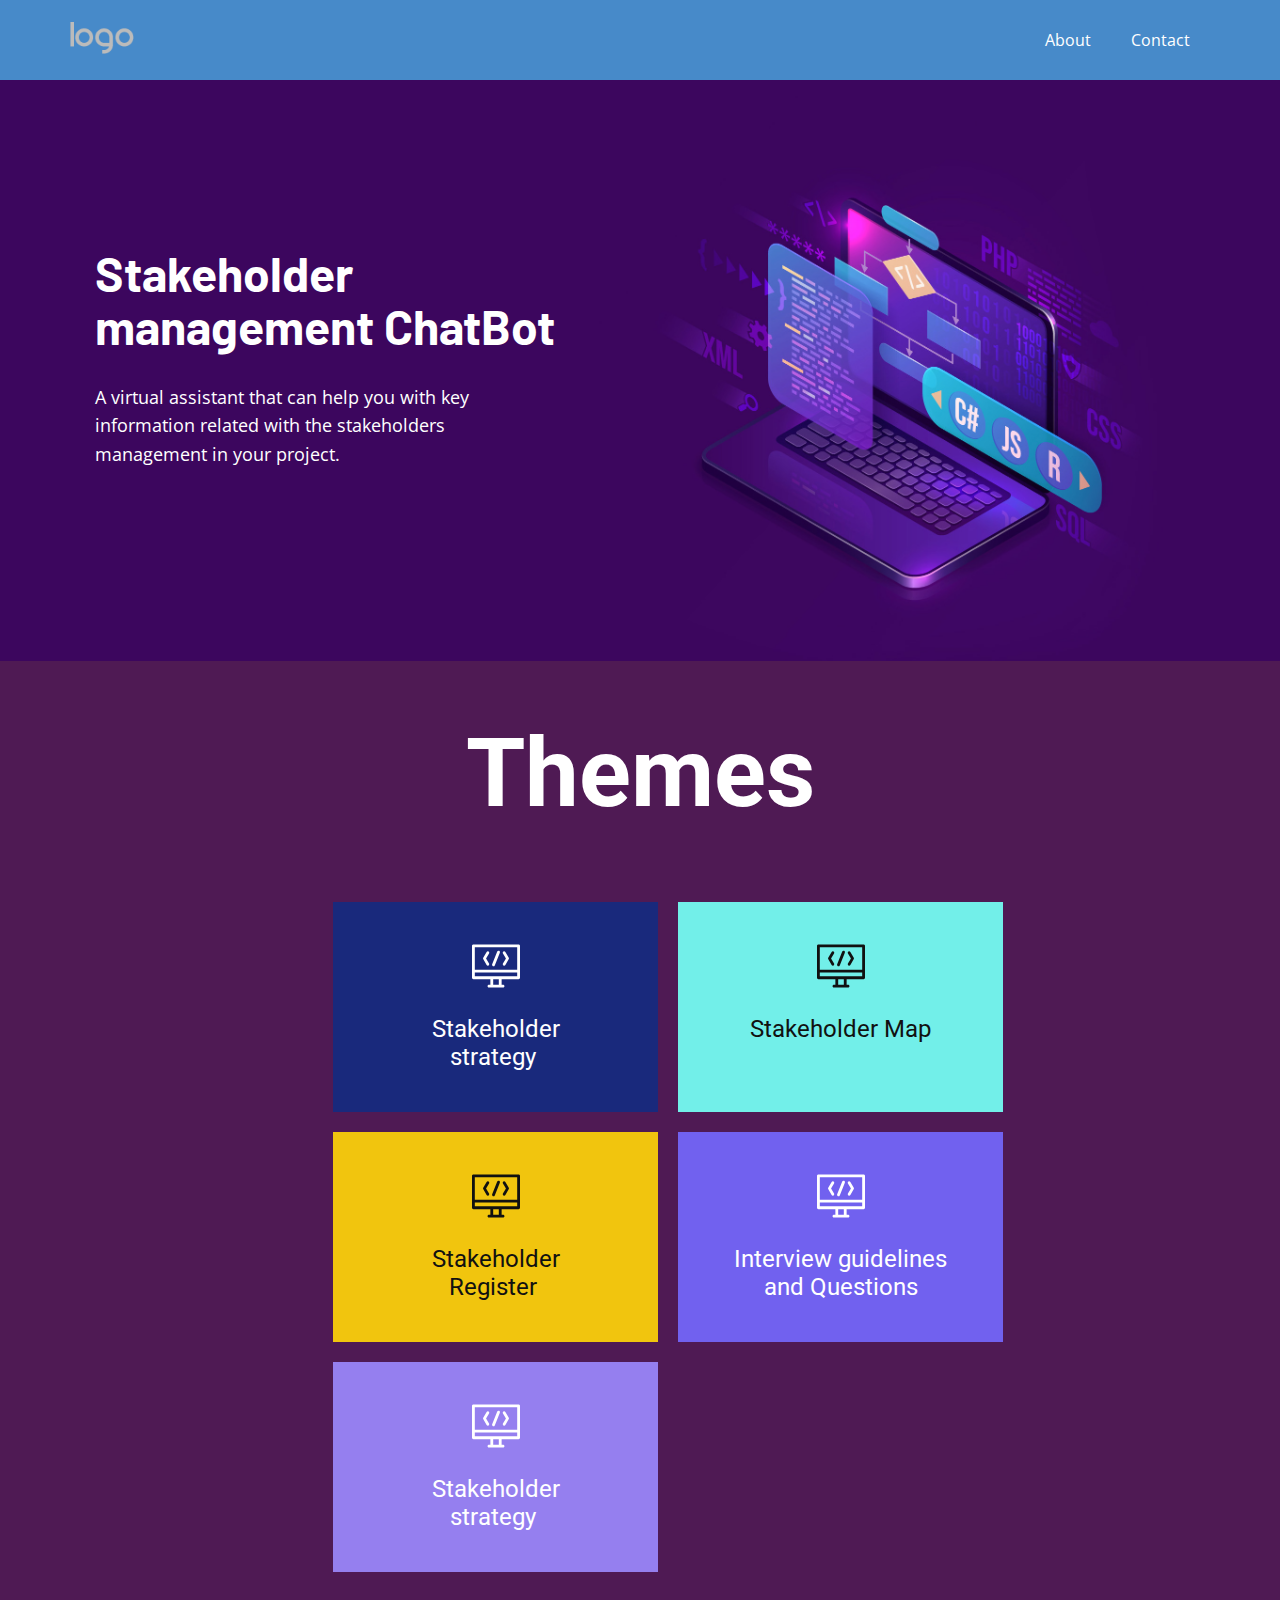
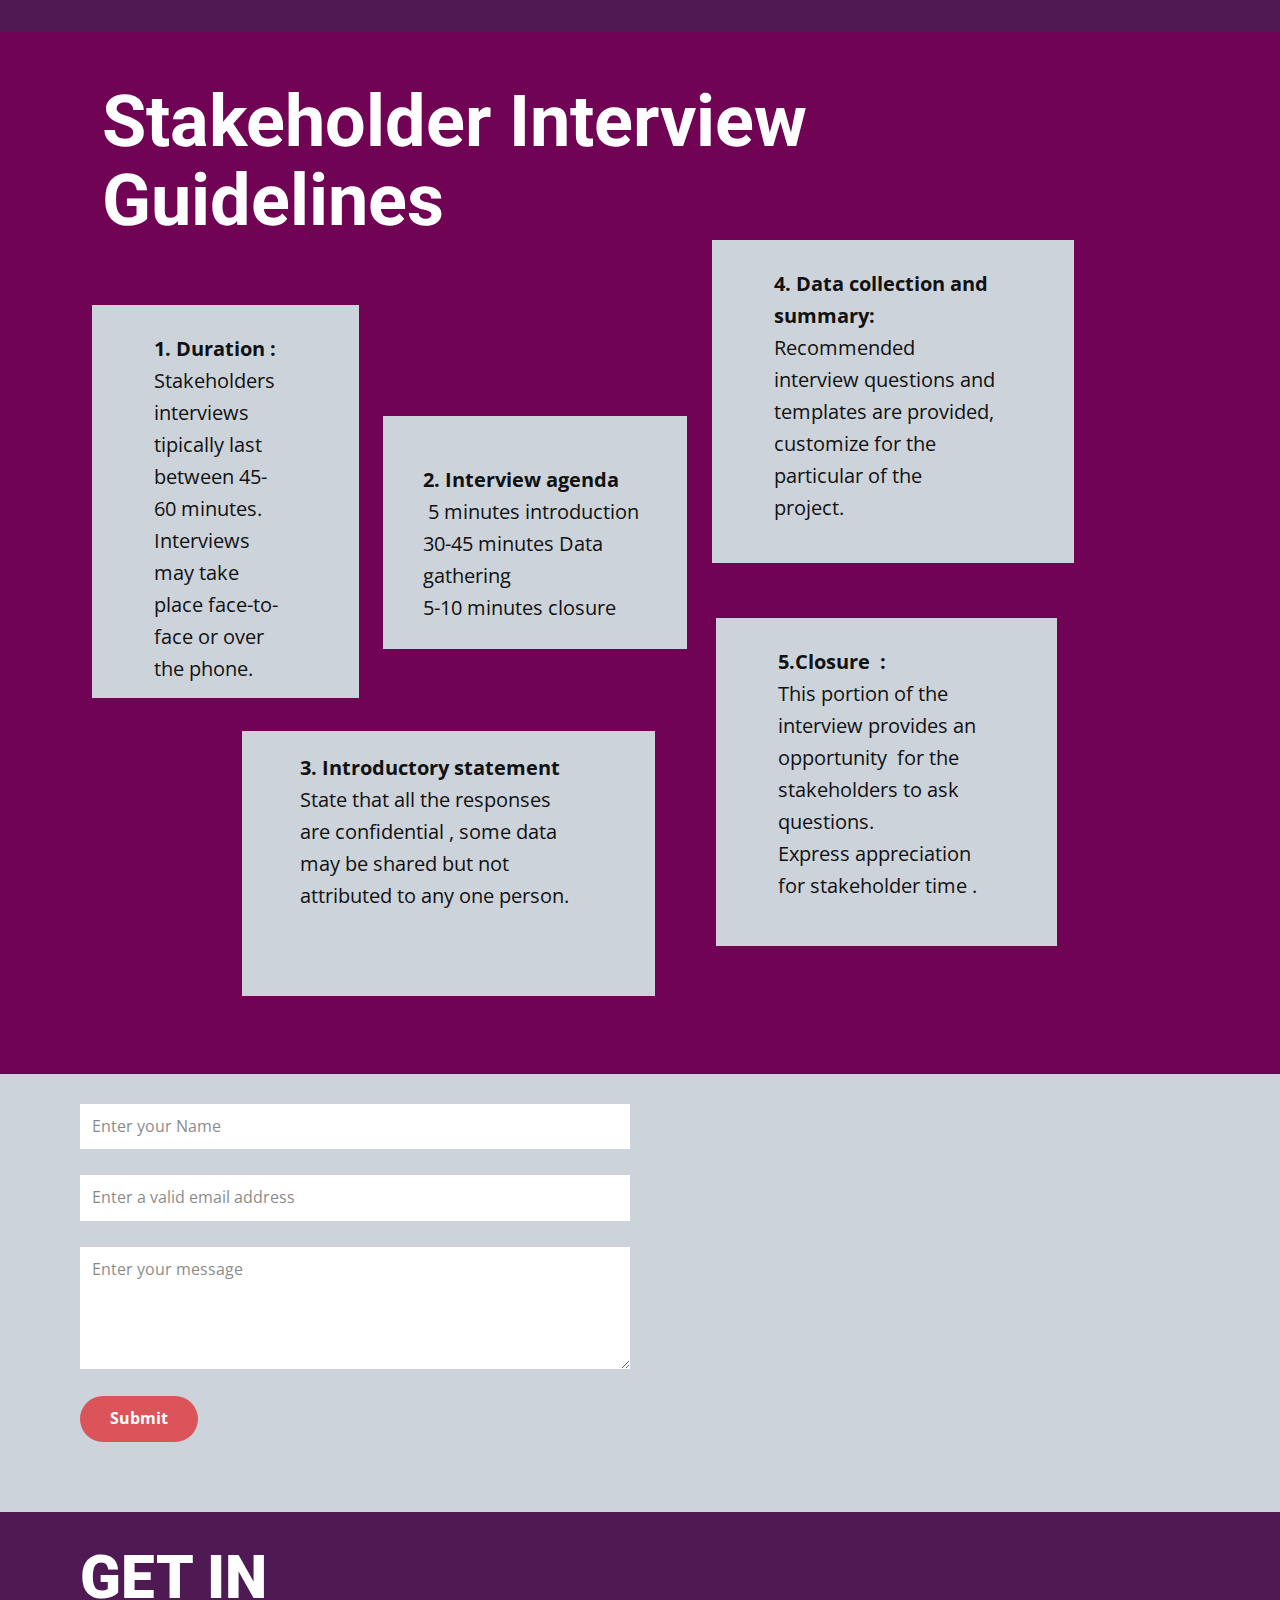
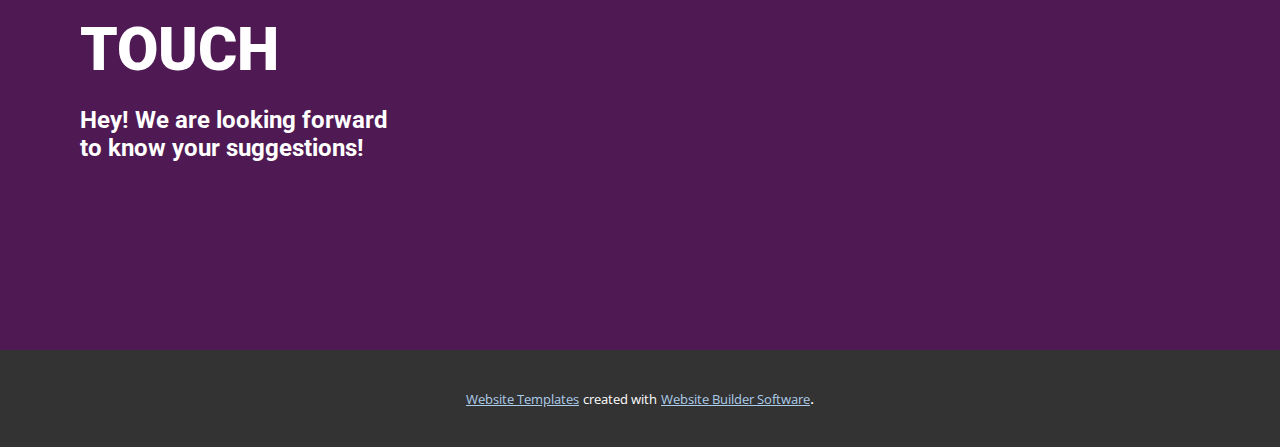
==== index.html @ 82db7bca "first commit" ====
<!DOCTYPE html>
<html style="font-size: 16px;">
  <head>
    <meta name="viewport" content="width=device-width, initial-scale=1.0">
    <meta charset="utf-8">
    <meta name="keywords" content="Stakeholder management ChatBot, Themes, Stakeholder
Interview Guidelines">
    <meta name="description" content="">
    <meta name="page_type" content="np-template-header-footer-from-plugin">
    <title>Casa</title>
    <link rel="stylesheet" href="nicepage.css" media="screen">
<link rel="stylesheet" href="Casa.css" media="screen">
    <script class="u-script" type="text/javascript" src="jquery.js" defer=""></script>
    <script class="u-script" type="text/javascript" src="nicepage.js" defer=""></script>
    <meta name="generator" content="Nicepage 3.17.2, nicepage.com">
    <link id="u-theme-google-font" rel="stylesheet" href="https://fonts.googleapis.com/css?family=Roboto:100,100i,300,300i,400,400i,500,500i,700,700i,900,900i|Open+Sans:300,300i,400,400i,600,600i,700,700i,800,800i">
    <link id="u-page-google-font" rel="stylesheet" href="https://fonts.googleapis.com/css?family=Barlow:100,100i,200,200i,300,300i,400,400i,500,500i,600,600i,700,700i,800,800i,900,900i">
    
    
    
    
    
    <script type="application/ld+json">{
		"@context": "http://schema.org",
		"@type": "Organization",
		"name": "",
		"logo": "images/default-logo.png"
</script>
    <meta property="og:title" content="Casa">
    <meta property="og:type" content="website">
    <meta name="theme-color" content="#478ac9">
  </head>
  <body data-home-page="Casa.html" data-home-page-title="Casa" class="u-body u-palette-1-base"><header class="u-clearfix u-header u-header" id="sec-fb5e"><div class="u-clearfix u-sheet u-valign-middle u-sheet-1">
        <a href="https://nicepage.com" class="u-image u-logo u-image-1">
          <img src="images/default-logo.png" class="u-logo-image u-logo-image-1">
        </a>
        <nav class="u-menu u-menu-dropdown u-offcanvas u-menu-1">
          <div class="menu-collapse" style="font-size: 1rem; letter-spacing: 0px;">
            <a class="u-button-style u-custom-left-right-menu-spacing u-custom-padding-bottom u-custom-top-bottom-menu-spacing u-nav-link u-text-active-palette-1-base u-text-hover-palette-2-base" href="#">
              <svg><use xmlns:xlink="http://www.w3.org/1999/xlink" xlink:href="#menu-hamburger"></use></svg>
              <svg version="1.1" xmlns="http://www.w3.org/2000/svg" xmlns:xlink="http://www.w3.org/1999/xlink"><defs><symbol id="menu-hamburger" viewBox="0 0 16 16" style="width: 16px; height: 16px;"><rect y="1" width="16" height="2"></rect><rect y="7" width="16" height="2"></rect><rect y="13" width="16" height="2"></rect>
</symbol>
</defs></svg>
            </a>
          </div>
          <div class="u-nav-container">
            <ul class="u-nav u-unstyled u-nav-1"><li class="u-nav-item"><a class="u-button-style u-nav-link u-text-active-palette-1-base u-text-hover-palette-2-base" href="Casa.html" style="padding: 10px 20px;">Casa</a>
</li><li class="u-nav-item"><a class="u-button-style u-nav-link u-text-active-palette-1-base u-text-hover-palette-2-base" href="About.html" style="padding: 10px 20px;">About</a>
</li><li class="u-nav-item"><a class="u-button-style u-nav-link u-text-active-palette-1-base u-text-hover-palette-2-base" href="Contact.html" style="padding: 10px 20px;">Contact</a>
</li></ul>
          </div>
          <div class="u-nav-container-collapse">
            <div class="u-black u-container-style u-inner-container-layout u-opacity u-opacity-95 u-sidenav">
              <div class="u-sidenav-overflow">
                <div class="u-menu-close"></div>
                <ul class="u-align-center u-nav u-popupmenu-items u-unstyled u-nav-2"><li class="u-nav-item"><a class="u-button-style u-nav-link" href="Casa.html">Casa</a>
</li><li class="u-nav-item"><a class="u-button-style u-nav-link" href="About.html">About</a>
</li><li class="u-nav-item"><a class="u-button-style u-nav-link" href="Contact.html">Contact</a>
</li></ul>
              </div>
            </div>
            <div class="u-black u-menu-overlay u-opacity u-opacity-70"></div>
          </div>
        </nav>
      </div></header>
    <section class="u-align-left u-clearfix u-image u-section-1" id="carousel_7105" data-image-width="1980" data-image-height="1350">
      <div class="u-clearfix u-sheet u-valign-middle u-sheet-1">
        <div class="u-clearfix u-expanded-width u-layout-wrap u-layout-wrap-1">
          <div class="u-gutter-0 u-layout">
            <div class="u-layout-row">
              <div class="u-align-left u-container-style u-layout-cell u-left-cell u-shape-rectangle u-size-27 u-layout-cell-1">
                <div class="u-container-layout u-container-layout-1">
                  <h1 class="u-custom-font u-text u-text-body-alt-color u-text-1">Stakeholder management ChatBot</h1>
                  <p class="u-text u-text-body-alt-color u-text-2">A virtual assistant that can help you with key information related with the stakeholders management in your project.</p>
                </div>
              </div>
              <div class="u-align-left u-container-style u-image u-layout-cell u-right-cell u-size-33 u-image-1" data-image-width="1372" data-image-height="1235">
                <div class="u-container-layout u-valign-bottom u-container-layout-2"></div>
              </div>
            </div>
          </div>
        </div>
      </div>
    </section>
    <section class="u-align-center u-clearfix u-custom-color-4 u-section-2" id="carousel_dc6f">
      <div class="u-clearfix u-sheet u-valign-middle-md u-valign-middle-sm u-valign-middle-xs u-sheet-1">
        <h1 class="u-align-center u-text u-text-1">Themes</h1>
        <div class="u-expanded-width-md u-expanded-width-sm u-expanded-width-xs u-list u-list-1">
          <div class="u-repeater u-repeater-1">
            <div class="u-align-center u-container-style u-custom-background u-custom-color-1 u-list-item u-repeater-item u-list-item-1">
              <div class="u-container-layout u-similar-container u-container-layout-1"><span class="u-icon u-icon-1"><svg class="u-svg-link" preserveAspectRatio="xMidYMin slice" viewBox="0 0 512 512" style=""><use xmlns:xlink="http://www.w3.org/1999/xlink" xlink:href="#svg-32e8"></use></svg><svg xmlns="http://www.w3.org/2000/svg" xmlns:xlink="http://www.w3.org/1999/xlink" version="1.1" xml:space="preserve" class="u-svg-content" viewBox="0 0 512 512" id="svg-32e8"><g><path d="m497 26h-482c-8.284 0-15 6.716-15 15v340c0 8.284 6.716 15 15 15h181v60h-15c-8.284 0-15 6.716-15 15s6.716 15 15 15h150c8.284 0 15-6.716 15-15s-6.716-15-15-15h-15v-60h181c8.284 0 15-6.716 15-15v-340c0-8.284-6.716-15-15-15zm-15 30v240h-452v-240zm-196 400h-60v-60h60zm-256-90v-40h452v40z"></path><path d="m223.381 258.012c1.818.724 3.694 1.066 5.539 1.066 5.964 0 11.604-3.581 13.942-9.46l54.15-136.147c3.062-7.697-.697-16.42-8.395-19.481-7.698-3.063-16.42.697-19.481 8.395l-54.15 136.148c-3.061 7.696.698 16.417 8.395 19.479z"></path><path d="m335.557 250.526c2.367 1.372 4.953 2.023 7.504 2.023 5.177 0 10.213-2.683 12.994-7.484l36.363-62.777c2.741-4.732 2.69-10.58-.133-15.263l-36.363-60.315c-4.277-7.095-13.495-9.378-20.591-5.102-7.095 4.277-9.379 13.496-5.102 20.591l31.786 52.724-31.919 55.106c-4.153 7.167-1.708 16.345 5.461 20.497z"></path><path d="m155.945 245.065c2.782 4.802 7.817 7.484 12.994 7.484 2.551 0 5.138-.651 7.504-2.023 7.168-4.152 9.613-13.33 5.461-20.498l-31.919-55.106 31.786-52.724c4.277-7.095 1.993-16.313-5.102-20.591-7.096-4.278-16.314-1.993-20.591 5.102l-36.363 60.315c-2.823 4.683-2.874 10.531-.133 15.263z"></path>
</g></svg>
            
            
          </span>
                <h4 class="u-align-center u-text u-text-2">Stakeholder strategy&nbsp;</h4>
              </div>
            </div>
            <div class="u-align-center u-container-style u-custom-background u-list-item u-palette-4-light-1 u-repeater-item u-list-item-2">
              <div class="u-container-layout u-similar-container u-container-layout-2"><span class="u-icon u-icon-2"><svg class="u-svg-link" preserveAspectRatio="xMidYMin slice" viewBox="0 0 512 512" style=""><use xmlns:xlink="http://www.w3.org/1999/xlink" xlink:href="#svg-32e8"></use></svg><svg xmlns="http://www.w3.org/2000/svg" xmlns:xlink="http://www.w3.org/1999/xlink" version="1.1" xml:space="preserve" class="u-svg-content" viewBox="0 0 512 512" id="svg-32e8"><g><path d="m497 26h-482c-8.284 0-15 6.716-15 15v340c0 8.284 6.716 15 15 15h181v60h-15c-8.284 0-15 6.716-15 15s6.716 15 15 15h150c8.284 0 15-6.716 15-15s-6.716-15-15-15h-15v-60h181c8.284 0 15-6.716 15-15v-340c0-8.284-6.716-15-15-15zm-15 30v240h-452v-240zm-196 400h-60v-60h60zm-256-90v-40h452v40z"></path><path d="m223.381 258.012c1.818.724 3.694 1.066 5.539 1.066 5.964 0 11.604-3.581 13.942-9.46l54.15-136.147c3.062-7.697-.697-16.42-8.395-19.481-7.698-3.063-16.42.697-19.481 8.395l-54.15 136.148c-3.061 7.696.698 16.417 8.395 19.479z"></path><path d="m335.557 250.526c2.367 1.372 4.953 2.023 7.504 2.023 5.177 0 10.213-2.683 12.994-7.484l36.363-62.777c2.741-4.732 2.69-10.58-.133-15.263l-36.363-60.315c-4.277-7.095-13.495-9.378-20.591-5.102-7.095 4.277-9.379 13.496-5.102 20.591l31.786 52.724-31.919 55.106c-4.153 7.167-1.708 16.345 5.461 20.497z"></path><path d="m155.945 245.065c2.782 4.802 7.817 7.484 12.994 7.484 2.551 0 5.138-.651 7.504-2.023 7.168-4.152 9.613-13.33 5.461-20.498l-31.919-55.106 31.786-52.724c4.277-7.095 1.993-16.313-5.102-20.591-7.096-4.278-16.314-1.993-20.591 5.102l-36.363 60.315c-2.823 4.683-2.874 10.531-.133 15.263z"></path>
</g></svg>
            
            
          </span>
                <h4 class="u-align-center u-text u-text-3">Stakeholder Map</h4>
              </div>
            </div>
            <div class="u-align-center u-container-style u-custom-background u-list-item u-palette-3-base u-repeater-item u-shape-rectangle">
              <div class="u-container-layout u-similar-container u-container-layout-3"><span class="u-icon u-icon-3"><svg class="u-svg-link" preserveAspectRatio="xMidYMin slice" viewBox="0 0 512 512" style=""><use xmlns:xlink="http://www.w3.org/1999/xlink" xlink:href="#svg-32e8"></use></svg><svg xmlns="http://www.w3.org/2000/svg" xmlns:xlink="http://www.w3.org/1999/xlink" version="1.1" xml:space="preserve" class="u-svg-content" viewBox="0 0 512 512" id="svg-32e8"><g><path d="m497 26h-482c-8.284 0-15 6.716-15 15v340c0 8.284 6.716 15 15 15h181v60h-15c-8.284 0-15 6.716-15 15s6.716 15 15 15h150c8.284 0 15-6.716 15-15s-6.716-15-15-15h-15v-60h181c8.284 0 15-6.716 15-15v-340c0-8.284-6.716-15-15-15zm-15 30v240h-452v-240zm-196 400h-60v-60h60zm-256-90v-40h452v40z"></path><path d="m223.381 258.012c1.818.724 3.694 1.066 5.539 1.066 5.964 0 11.604-3.581 13.942-9.46l54.15-136.147c3.062-7.697-.697-16.42-8.395-19.481-7.698-3.063-16.42.697-19.481 8.395l-54.15 136.148c-3.061 7.696.698 16.417 8.395 19.479z"></path><path d="m335.557 250.526c2.367 1.372 4.953 2.023 7.504 2.023 5.177 0 10.213-2.683 12.994-7.484l36.363-62.777c2.741-4.732 2.69-10.58-.133-15.263l-36.363-60.315c-4.277-7.095-13.495-9.378-20.591-5.102-7.095 4.277-9.379 13.496-5.102 20.591l31.786 52.724-31.919 55.106c-4.153 7.167-1.708 16.345 5.461 20.497z"></path><path d="m155.945 245.065c2.782 4.802 7.817 7.484 12.994 7.484 2.551 0 5.138-.651 7.504-2.023 7.168-4.152 9.613-13.33 5.461-20.498l-31.919-55.106 31.786-52.724c4.277-7.095 1.993-16.313-5.102-20.591-7.096-4.278-16.314-1.993-20.591 5.102l-36.363 60.315c-2.823 4.683-2.874 10.531-.133 15.263z"></path>
</g></svg>
            
            
          </span>
                <h4 class="u-align-center u-text u-text-4">Stakeholder Register&nbsp;</h4>
              </div>
            </div>
            <div class="u-align-center u-container-style u-custom-color-2 u-list-item u-repeater-item u-shape-rectangle u-list-item-4">
              <div class="u-container-layout u-similar-container u-container-layout-4"><span class="u-icon u-icon-4"><svg class="u-svg-link" preserveAspectRatio="xMidYMin slice" viewBox="0 0 512 512" style=""><use xmlns:xlink="http://www.w3.org/1999/xlink" xlink:href="#svg-32e8"></use></svg><svg xmlns="http://www.w3.org/2000/svg" xmlns:xlink="http://www.w3.org/1999/xlink" version="1.1" xml:space="preserve" class="u-svg-content" viewBox="0 0 512 512" id="svg-32e8"><g><path d="m497 26h-482c-8.284 0-15 6.716-15 15v340c0 8.284 6.716 15 15 15h181v60h-15c-8.284 0-15 6.716-15 15s6.716 15 15 15h150c8.284 0 15-6.716 15-15s-6.716-15-15-15h-15v-60h181c8.284 0 15-6.716 15-15v-340c0-8.284-6.716-15-15-15zm-15 30v240h-452v-240zm-196 400h-60v-60h60zm-256-90v-40h452v40z"></path><path d="m223.381 258.012c1.818.724 3.694 1.066 5.539 1.066 5.964 0 11.604-3.581 13.942-9.46l54.15-136.147c3.062-7.697-.697-16.42-8.395-19.481-7.698-3.063-16.42.697-19.481 8.395l-54.15 136.148c-3.061 7.696.698 16.417 8.395 19.479z"></path><path d="m335.557 250.526c2.367 1.372 4.953 2.023 7.504 2.023 5.177 0 10.213-2.683 12.994-7.484l36.363-62.777c2.741-4.732 2.69-10.58-.133-15.263l-36.363-60.315c-4.277-7.095-13.495-9.378-20.591-5.102-7.095 4.277-9.379 13.496-5.102 20.591l31.786 52.724-31.919 55.106c-4.153 7.167-1.708 16.345 5.461 20.497z"></path><path d="m155.945 245.065c2.782 4.802 7.817 7.484 12.994 7.484 2.551 0 5.138-.651 7.504-2.023 7.168-4.152 9.613-13.33 5.461-20.498l-31.919-55.106 31.786-52.724c4.277-7.095 1.993-16.313-5.102-20.591-7.096-4.278-16.314-1.993-20.591 5.102l-36.363 60.315c-2.823 4.683-2.874 10.531-.133 15.263z"></path>
</g></svg>
            
            
          </span>
                <h4 class="u-align-center u-text u-text-5">Interview guidelines and Questions</h4>
              </div>
            </div>
            <div class="u-container-style u-custom-background u-custom-color-3 u-list-item u-repeater-item u-list-item-5">
              <div class="u-container-layout u-similar-container u-container-layout-5"><span class="u-icon u-icon-5"><svg class="u-svg-link" preserveAspectRatio="xMidYMin slice" viewBox="0 0 512 512" style=""><use xmlns:xlink="http://www.w3.org/1999/xlink" xlink:href="#svg-32e8"></use></svg><svg xmlns="http://www.w3.org/2000/svg" xmlns:xlink="http://www.w3.org/1999/xlink" version="1.1" xml:space="preserve" class="u-svg-content" viewBox="0 0 512 512" id="svg-32e8"><g><path d="m497 26h-482c-8.284 0-15 6.716-15 15v340c0 8.284 6.716 15 15 15h181v60h-15c-8.284 0-15 6.716-15 15s6.716 15 15 15h150c8.284 0 15-6.716 15-15s-6.716-15-15-15h-15v-60h181c8.284 0 15-6.716 15-15v-340c0-8.284-6.716-15-15-15zm-15 30v240h-452v-240zm-196 400h-60v-60h60zm-256-90v-40h452v40z"></path><path d="m223.381 258.012c1.818.724 3.694 1.066 5.539 1.066 5.964 0 11.604-3.581 13.942-9.46l54.15-136.147c3.062-7.697-.697-16.42-8.395-19.481-7.698-3.063-16.42.697-19.481 8.395l-54.15 136.148c-3.061 7.696.698 16.417 8.395 19.479z"></path><path d="m335.557 250.526c2.367 1.372 4.953 2.023 7.504 2.023 5.177 0 10.213-2.683 12.994-7.484l36.363-62.777c2.741-4.732 2.69-10.58-.133-15.263l-36.363-60.315c-4.277-7.095-13.495-9.378-20.591-5.102-7.095 4.277-9.379 13.496-5.102 20.591l31.786 52.724-31.919 55.106c-4.153 7.167-1.708 16.345 5.461 20.497z"></path><path d="m155.945 245.065c2.782 4.802 7.817 7.484 12.994 7.484 2.551 0 5.138-.651 7.504-2.023 7.168-4.152 9.613-13.33 5.461-20.498l-31.919-55.106 31.786-52.724c4.277-7.095 1.993-16.313-5.102-20.591-7.096-4.278-16.314-1.993-20.591 5.102l-36.363 60.315c-2.823 4.683-2.874 10.531-.133 15.263z"></path>
</g></svg>
            
            
          </span>
                <h4 class="u-align-center u-text u-text-6">Stakeholder strategy&nbsp;</h4>
              </div>
            </div>
          </div>
        </div>
      </div>
    </section>
    <section class="u-align-left u-clearfix u-custom-color-5 u-section-3" id="carousel_f734">
      <div class="u-clearfix u-sheet u-valign-middle-lg u-valign-middle-md u-valign-middle-sm u-valign-middle-xs u-sheet-1">
        <h2 class="u-text u-text-1">Stakeholder
Interview Guidelines</h2>
        <div class="u-container-style u-group u-palette-5-light-1 u-shape-rectangle u-group-1">
          <div class="u-container-layout u-container-layout-1">
            <p class="u-text u-text-2">
              <span style="font-weight: 700;">1. Duration :</span>
              <br>Stakeholders interviews tipically last between 45-60 minutes.<br>Interviews may take place face-to-face or over the phone.
            </p>
          </div>
        </div>
        <div class="u-container-style u-group u-palette-5-light-1 u-shape-rectangle u-group-2">
          <div class="u-container-layout u-container-layout-2">
            <p class="u-text u-text-3"><b>2. Interview agenda</b>
              <br>&nbsp;5 minutes introduction&nbsp;<br>30-45 minutes Data gathering<br>5-10 minutes closure
            </p>
          </div>
        </div>
        <div class="u-container-style u-group u-palette-5-light-1 u-shape-rectangle u-group-3">
          <div class="u-container-layout u-container-layout-3">
            <p class="u-text u-text-4"><b>3. Introductory statement&nbsp;</b>
              <br>State that all the responses are confidential , some data may be shared but not attributed to any one person.<br>
              <br>
            </p>
          </div>
        </div>
        <div class="u-container-style u-group u-palette-5-light-1 u-shape-rectangle u-group-4">
          <div class="u-container-layout u-container-layout-4">
            <p class="u-text u-text-5">
              <span style="font-weight: 700;">4. Data collection and summary:</span>
              <br>Recommended interview questions and templates are provided, customize for the particular of the project.
            </p>
          </div>
        </div>
        <div class="u-container-style u-group u-palette-5-light-1 u-shape-rectangle u-group-5">
          <div class="u-container-layout u-container-layout-5">
            <p class="u-text u-text-6">
              <span style="font-weight: 700;">5.Closure&nbsp; :</span>
              <br>This portion of the interview provides an opportunity&nbsp; for the stakeholders to ask questions.&nbsp;<br>Express appreciation for stakeholder time .
            </p>
          </div>
        </div>
      </div>
    </section>
    <section class="u-clearfix u-section-4" id="carousel_f8e6">
      <div class="u-clearfix u-expanded-width u-layout-wrap u-layout-wrap-1">
        <div class="u-layout">
          <div class="u-layout-col">
            <div class="u-container-style u-layout-cell u-left-cell u-palette-5-light-1 u-right-cell u-size-30 u-layout-cell-1">
              <div class="u-container-layout u-container-layout-1">
                <div class="u-form u-form-1">
                  <form action="#" method="POST" class="u-clearfix u-form-spacing-26 u-form-vertical u-inner-form" style="padding: 0;" source="custom" name="form-1">
                    <div class="u-form-group u-form-name">
                      <label for="name-5de2" class="u-form-control-hidden u-label">Name</label>
                      <input type="text" placeholder="Enter your Name" id="name-5de2" name="name" class="u-input u-input-rectangle u-white" required="">
                    </div>
                    <div class="u-form-email u-form-group">
                      <label for="email-5de2" class="u-form-control-hidden u-label">Email</label>
                      <input type="email" placeholder="Enter a valid email address" id="email-5de2" name="email" class="u-input u-input-rectangle u-white" required="">
                    </div>
                    <div class="u-form-group u-form-message">
                      <label for="message-5de2" class="u-form-control-hidden u-label">Message</label>
                      <textarea placeholder="Enter your message" rows="4" cols="50" id="message-5de2" name="message" class="u-input u-input-rectangle u-white" required=""></textarea>
                    </div>
                    <div class="u-align-left u-form-group u-form-submit">
                      <a href="#" class="u-btn u-btn-round u-btn-submit u-button-style u-palette-2-base u-radius-30 u-btn-1">Submit</a>
                      <input type="submit" value="submit" class="u-form-control-hidden">
                    </div>
                    <div class="u-form-send-message u-form-send-success"> Thank you! Your message has been sent. </div>
                    <div class="u-form-send-error u-form-send-message"> Unable to send your message. Please fix errors then try again. </div>
                    <input type="hidden" value="" name="recaptchaResponse">
                  </form>
                </div>
              </div>
            </div>
            <div class="u-align-left u-container-style u-custom-color-4 u-layout-cell u-left-cell u-right-cell u-size-30 u-layout-cell-2">
              <div class="u-container-layout u-container-layout-2">
                <h3 class="u-text u-text-1">Get in touch</h3>
                <h6 class="u-text u-text-2">Hey! We are looking forward to know your suggestions!</h6>
              </div>
            </div>
          </div>
        </div>
      </div>
    </section>
    
    
    
    <section class="u-backlink u-clearfix u-grey-80">
      <a class="u-link" href="https://nicepage.com/website-templates" target="_blank">
        <span>Website Templates</span>
      </a>
      <p class="u-text">
        <span>created with</span>
      </p>
      <a class="u-link" href="https://nicepage.com/" target="_blank">
        <span>Website Builder Software</span>
      </a>. 
    </section>
  </body>
  <script>
  window.watsonAssistantChatOptions = {
      integrationID: "5380bcaa-3f13-4b37-87d1-772ec4ef26b1", // The ID of this integration.
      region: "us-south", // The region your integration is hosted in.
      serviceInstanceID: "0260cd30-c80d-4437-9438-1df12b12539e", // The ID of your service instance.
      onLoad: function(instance) { instance.render(); }
    };
  setTimeout(function(){
    const t=document.createElement('script');
    t.src="https://web-chat.global.assistant.watson.appdomain.cloud/loadWatsonAssistantChat.js";
    document.head.appendChild(t);
  });
</script>
</html>
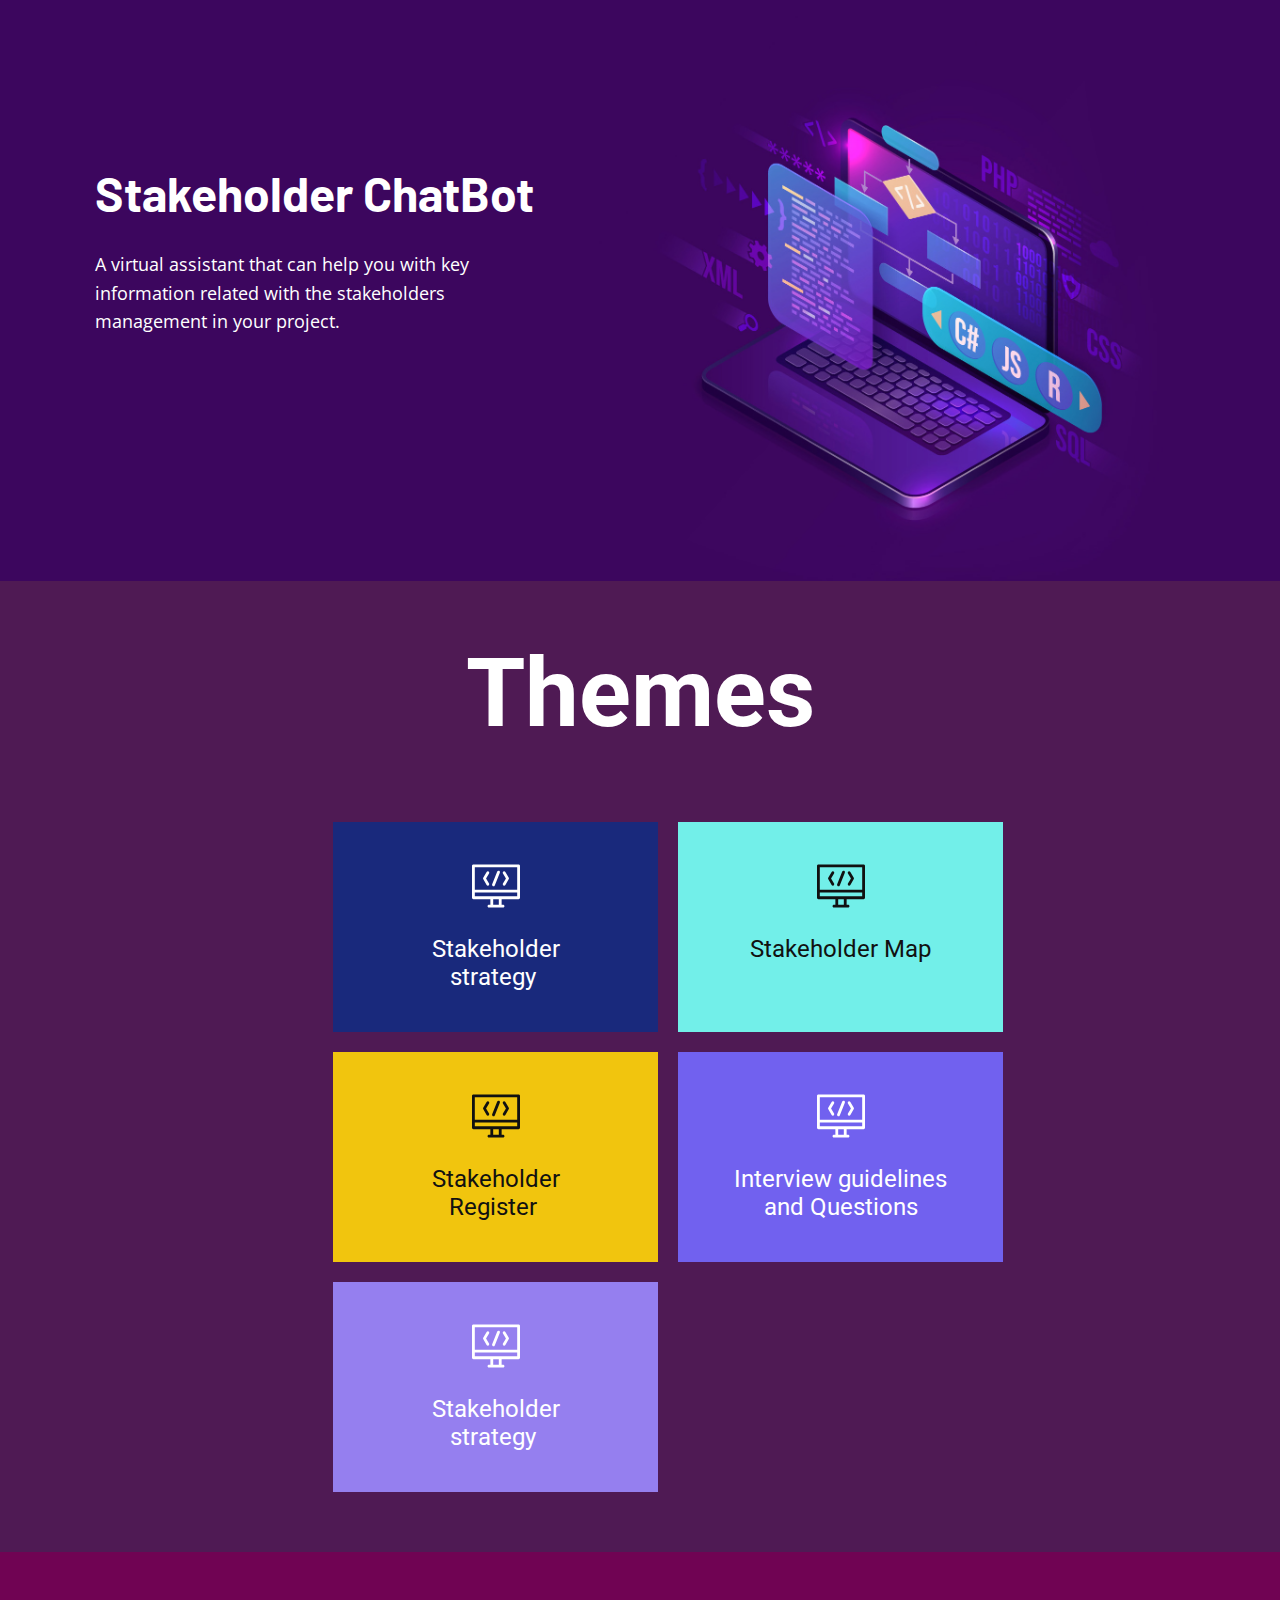
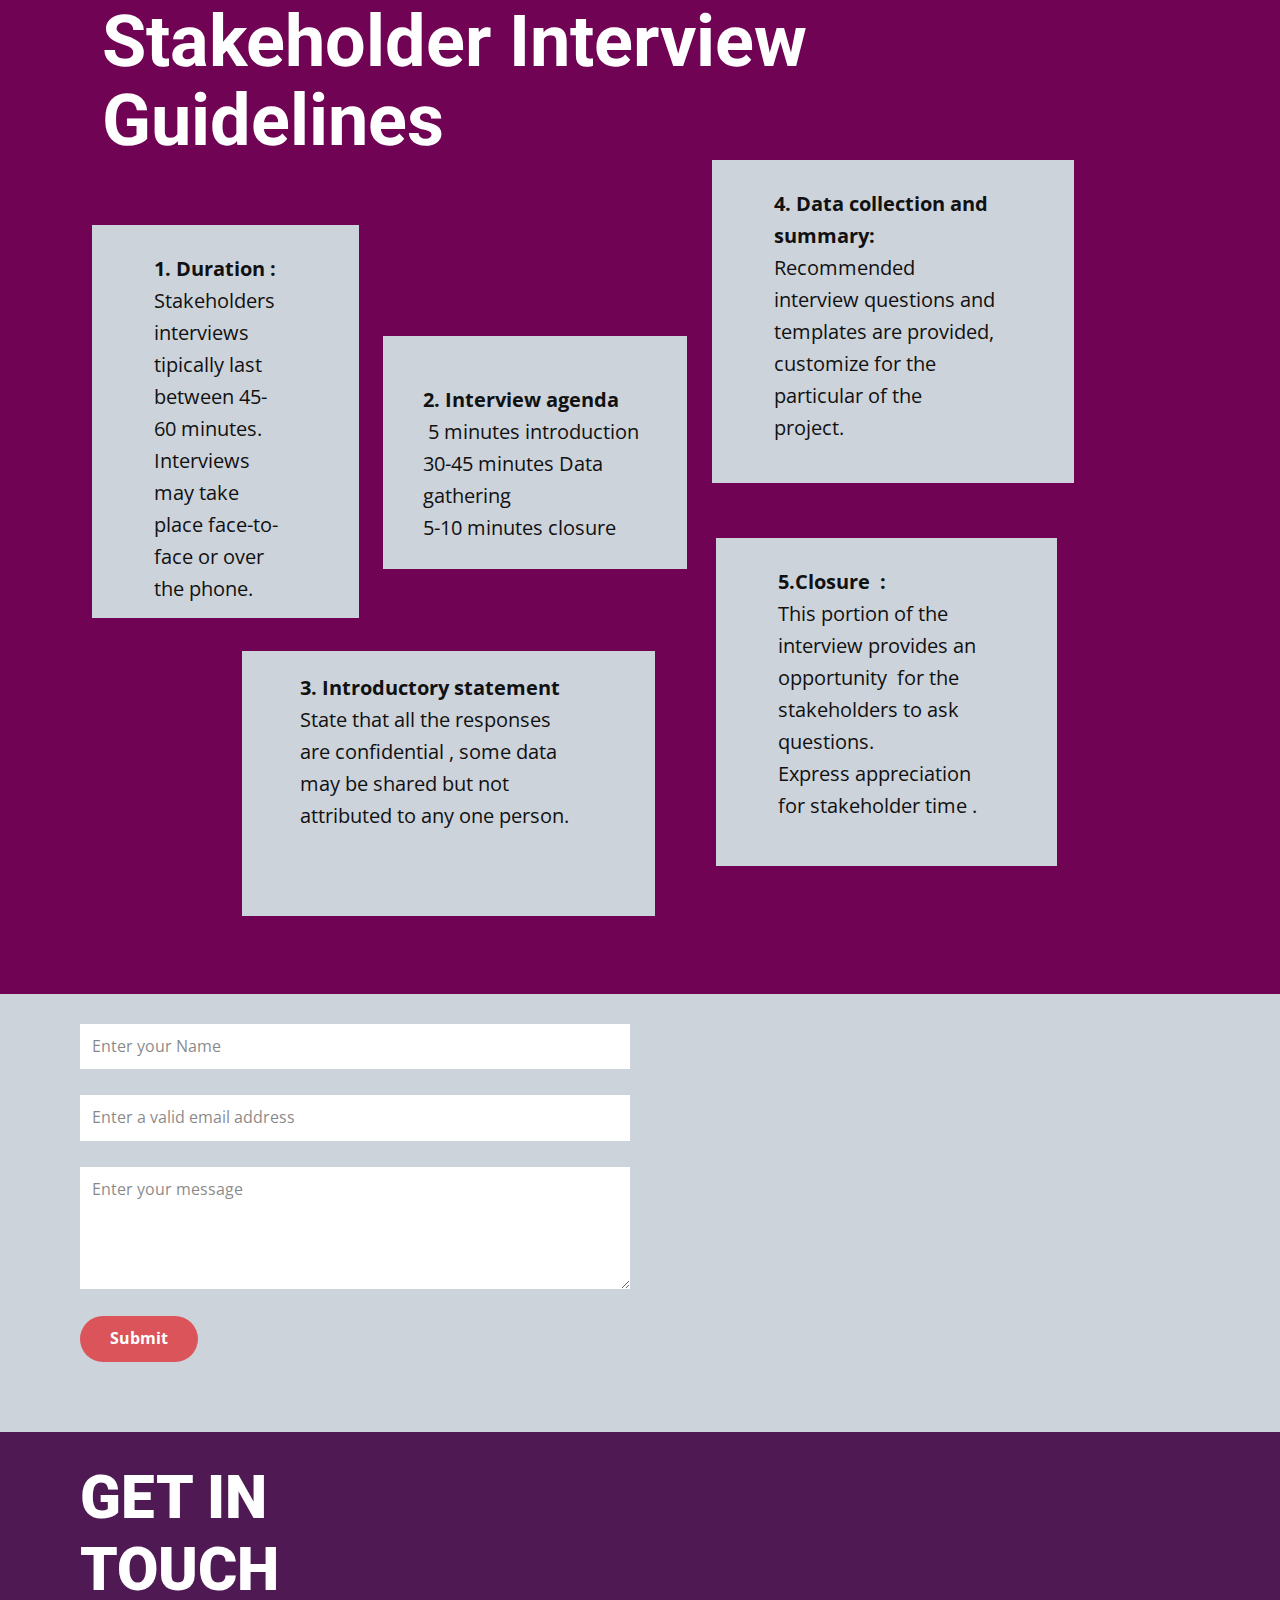
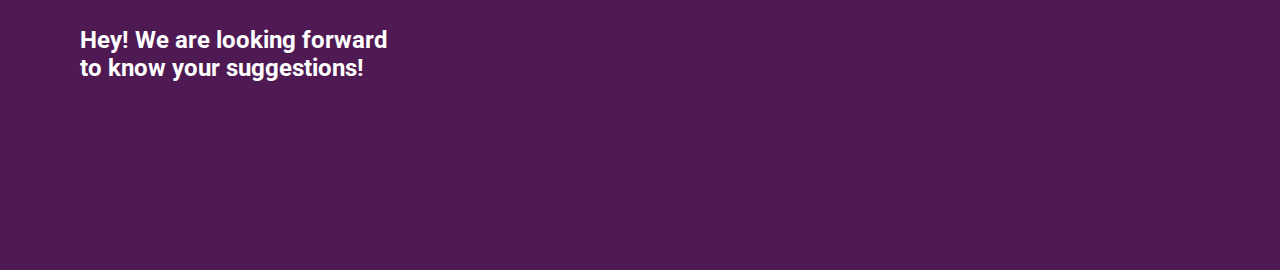
==== commit 61619d3e: "quitando header azul y footer gris" ====
--- a/index.html
+++ b/index.html
@@ -30,39 +30,7 @@
     <meta property="og:type" content="website">
     <meta name="theme-color" content="#478ac9">
   </head>
-  <body data-home-page="Casa.html" data-home-page-title="Casa" class="u-body u-palette-1-base"><header class="u-clearfix u-header u-header" id="sec-fb5e"><div class="u-clearfix u-sheet u-valign-middle u-sheet-1">
-        <a href="https://nicepage.com" class="u-image u-logo u-image-1">
-          <img src="images/default-logo.png" class="u-logo-image u-logo-image-1">
-        </a>
-        <nav class="u-menu u-menu-dropdown u-offcanvas u-menu-1">
-          <div class="menu-collapse" style="font-size: 1rem; letter-spacing: 0px;">
-            <a class="u-button-style u-custom-left-right-menu-spacing u-custom-padding-bottom u-custom-top-bottom-menu-spacing u-nav-link u-text-active-palette-1-base u-text-hover-palette-2-base" href="#">
-              <svg><use xmlns:xlink="http://www.w3.org/1999/xlink" xlink:href="#menu-hamburger"></use></svg>
-              <svg version="1.1" xmlns="http://www.w3.org/2000/svg" xmlns:xlink="http://www.w3.org/1999/xlink"><defs><symbol id="menu-hamburger" viewBox="0 0 16 16" style="width: 16px; height: 16px;"><rect y="1" width="16" height="2"></rect><rect y="7" width="16" height="2"></rect><rect y="13" width="16" height="2"></rect>
-</symbol>
-</defs></svg>
-            </a>
-          </div>
-          <div class="u-nav-container">
-            <ul class="u-nav u-unstyled u-nav-1"><li class="u-nav-item"><a class="u-button-style u-nav-link u-text-active-palette-1-base u-text-hover-palette-2-base" href="Casa.html" style="padding: 10px 20px;">Casa</a>
-</li><li class="u-nav-item"><a class="u-button-style u-nav-link u-text-active-palette-1-base u-text-hover-palette-2-base" href="About.html" style="padding: 10px 20px;">About</a>
-</li><li class="u-nav-item"><a class="u-button-style u-nav-link u-text-active-palette-1-base u-text-hover-palette-2-base" href="Contact.html" style="padding: 10px 20px;">Contact</a>
-</li></ul>
-          </div>
-          <div class="u-nav-container-collapse">
-            <div class="u-black u-container-style u-inner-container-layout u-opacity u-opacity-95 u-sidenav">
-              <div class="u-sidenav-overflow">
-                <div class="u-menu-close"></div>
-                <ul class="u-align-center u-nav u-popupmenu-items u-unstyled u-nav-2"><li class="u-nav-item"><a class="u-button-style u-nav-link" href="Casa.html">Casa</a>
-</li><li class="u-nav-item"><a class="u-button-style u-nav-link" href="About.html">About</a>
-</li><li class="u-nav-item"><a class="u-button-style u-nav-link" href="Contact.html">Contact</a>
-</li></ul>
-              </div>
-            </div>
-            <div class="u-black u-menu-overlay u-opacity u-opacity-70"></div>
-          </div>
-        </nav>
-      </div></header>
+  <body data-home-page="Casa.html" data-home-page-title="Casa" class="u-body u-palette-1-base">
     <section class="u-align-left u-clearfix u-image u-section-1" id="carousel_7105" data-image-width="1980" data-image-height="1350">
       <div class="u-clearfix u-sheet u-valign-middle u-sheet-1">
         <div class="u-clearfix u-expanded-width u-layout-wrap u-layout-wrap-1">
@@ -70,7 +38,7 @@
             <div class="u-layout-row">
               <div class="u-align-left u-container-style u-layout-cell u-left-cell u-shape-rectangle u-size-27 u-layout-cell-1">
                 <div class="u-container-layout u-container-layout-1">
-                  <h1 class="u-custom-font u-text u-text-body-alt-color u-text-1">Stakeholder management ChatBot</h1>
+                  <h1 class="u-custom-font u-text u-text-body-alt-color u-text-1">Stakeholder ChatBot</h1>
                   <p class="u-text u-text-body-alt-color u-text-2">A virtual assistant that can help you with key information related with the stakeholders management in your project.</p>
                 </div>
               </div>
@@ -225,17 +193,6 @@
     
     
     
-    <section class="u-backlink u-clearfix u-grey-80">
-      <a class="u-link" href="https://nicepage.com/website-templates" target="_blank">
-        <span>Website Templates</span>
-      </a>
-      <p class="u-text">
-        <span>created with</span>
-      </p>
-      <a class="u-link" href="https://nicepage.com/" target="_blank">
-        <span>Website Builder Software</span>
-      </a>. 
-    </section>
   </body>
   <script>
   window.watsonAssistantChatOptions = {
